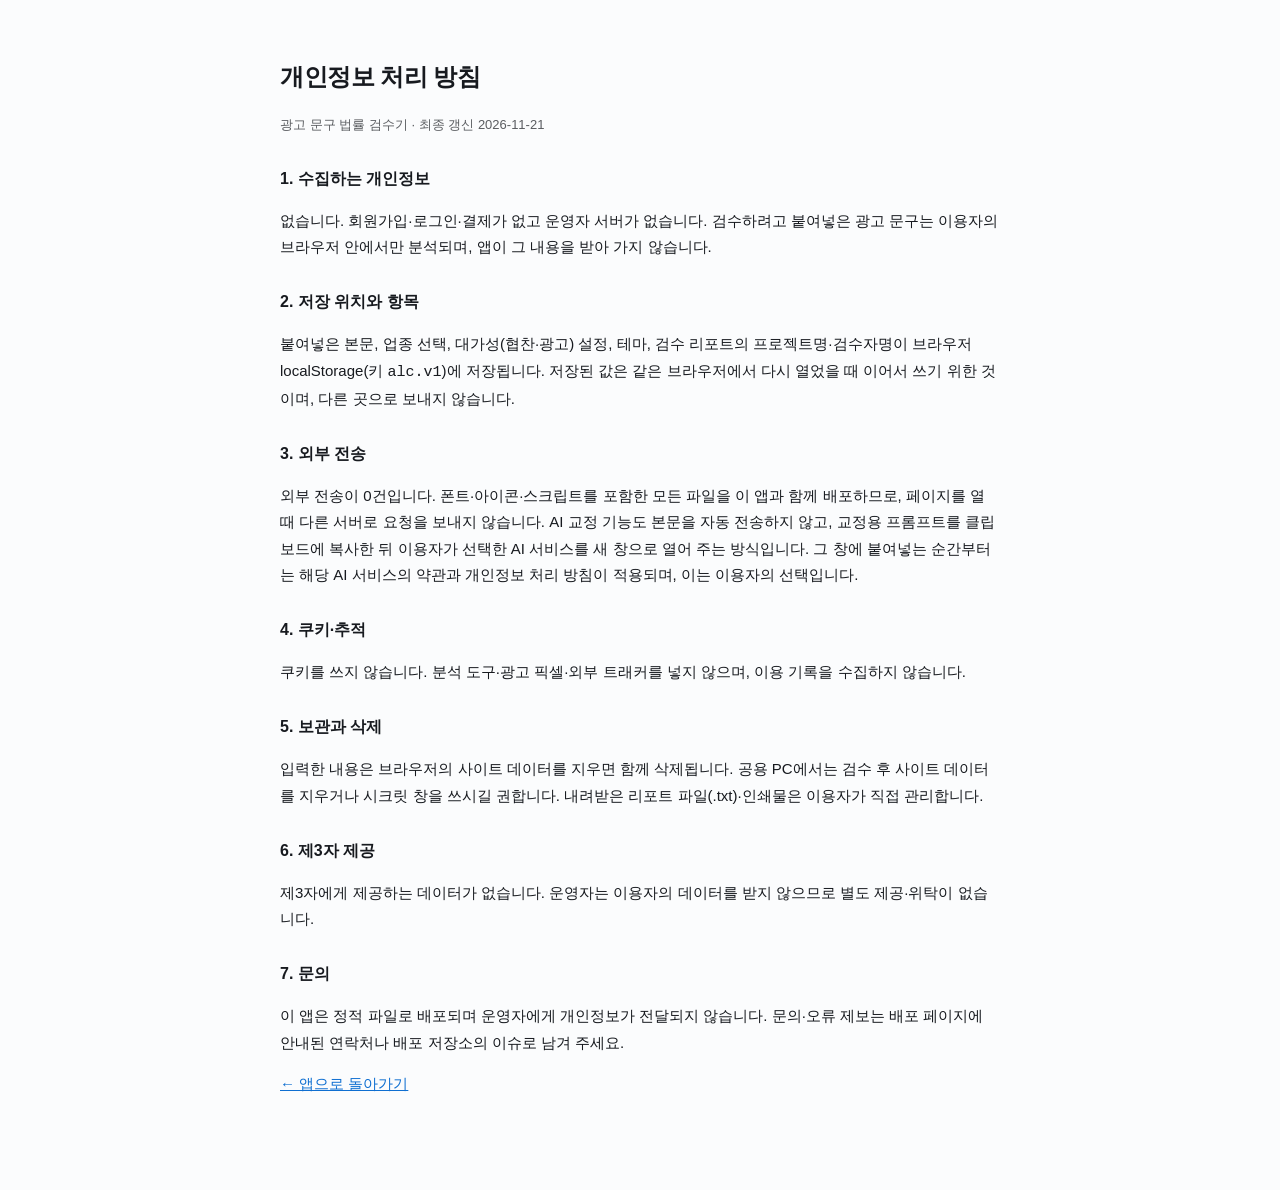
==== privacy.html @ 2c8d5d0a "Deploy ad-law-checker static app (production files only)" ====
<!DOCTYPE html>
<html lang="ko">
<head>
<meta charset="utf-8" />
<meta name="viewport" content="width=device-width, initial-scale=1" />
<link rel="icon" href="favicon.svg" />
<title>개인정보 처리 방침 — 광고 문구 법률 검수기</title>
<meta name="description" content="광고 문구 법률 검수기는 서버 없이 브라우저에서만 동작하는 정적 앱으로, 본문을 수집하거나 외부로 전송하지 않습니다." />
<style>
  :root { color-scheme: light dark; }
  body { max-width: 720px; margin: 0 auto; padding: 40px 20px 80px; font: 15px/1.75 -apple-system, BlinkMacSystemFont, 'Apple SD Gothic Neo', 'Malgun Gothic', sans-serif; color: #171a1f; background: #fbfcfd; }
  @media (prefers-color-scheme: dark) { body { color: #e9edf1; background: #0c0f13; } a { color: #7cc4ff; } }
  h1 { font-size: 24px; letter-spacing: -.02em; }
  h2 { font-size: 16px; margin-top: 28px; }
  .muted { opacity: .7; font-size: 13px; }
  a { color: #0f6fd1; }
  ul { padding-left: 20px; }
</style>
</head>
<body>
<h1>개인정보 처리 방침</h1>
<p class="muted">광고 문구 법률 검수기 · 최종 갱신 2026-11-21</p>

<h2>1. 수집하는 개인정보</h2>
<p>없습니다. 회원가입·로그인·결제가 없고 운영자 서버가 없습니다. 검수하려고 붙여넣은 광고 문구는 이용자의 브라우저 안에서만 분석되며, 앱이 그 내용을 받아 가지 않습니다.</p>

<h2>2. 저장 위치와 항목</h2>
<p>붙여넣은 본문, 업종 선택, 대가성(협찬·광고) 설정, 테마, 검수 리포트의 프로젝트명·검수자명이 브라우저 localStorage(키 <code>alc.v1</code>)에 저장됩니다. 저장된 값은 같은 브라우저에서 다시 열었을 때 이어서 쓰기 위한 것이며, 다른 곳으로 보내지 않습니다.</p>

<h2>3. 외부 전송</h2>
<p>외부 전송이 0건입니다. 폰트·아이콘·스크립트를 포함한 모든 파일을 이 앱과 함께 배포하므로, 페이지를 열 때 다른 서버로 요청을 보내지 않습니다. AI 교정 기능도 본문을 자동 전송하지 않고, 교정용 프롬프트를 클립보드에 복사한 뒤 이용자가 선택한 AI 서비스를 새 창으로 열어 주는 방식입니다. 그 창에 붙여넣는 순간부터는 해당 AI 서비스의 약관과 개인정보 처리 방침이 적용되며, 이는 이용자의 선택입니다.</p>

<h2>4. 쿠키·추적</h2>
<p>쿠키를 쓰지 않습니다. 분석 도구·광고 픽셀·외부 트래커를 넣지 않으며, 이용 기록을 수집하지 않습니다.</p>

<h2>5. 보관과 삭제</h2>
<p>입력한 내용은 브라우저의 사이트 데이터를 지우면 함께 삭제됩니다. 공용 PC에서는 검수 후 사이트 데이터를 지우거나 시크릿 창을 쓰시길 권합니다. 내려받은 리포트 파일(.txt)·인쇄물은 이용자가 직접 관리합니다.</p>

<h2>6. 제3자 제공</h2>
<p>제3자에게 제공하는 데이터가 없습니다. 운영자는 이용자의 데이터를 받지 않으므로 별도 제공·위탁이 없습니다.</p>

<h2>7. 문의</h2>
<p>이 앱은 정적 파일로 배포되며 운영자에게 개인정보가 전달되지 않습니다. 문의·오류 제보는 배포 페이지에 안내된 연락처나 배포 저장소의 이슈로 남겨 주세요.</p>

<p><a href="./">← 앱으로 돌아가기</a></p>
</body>
</html>
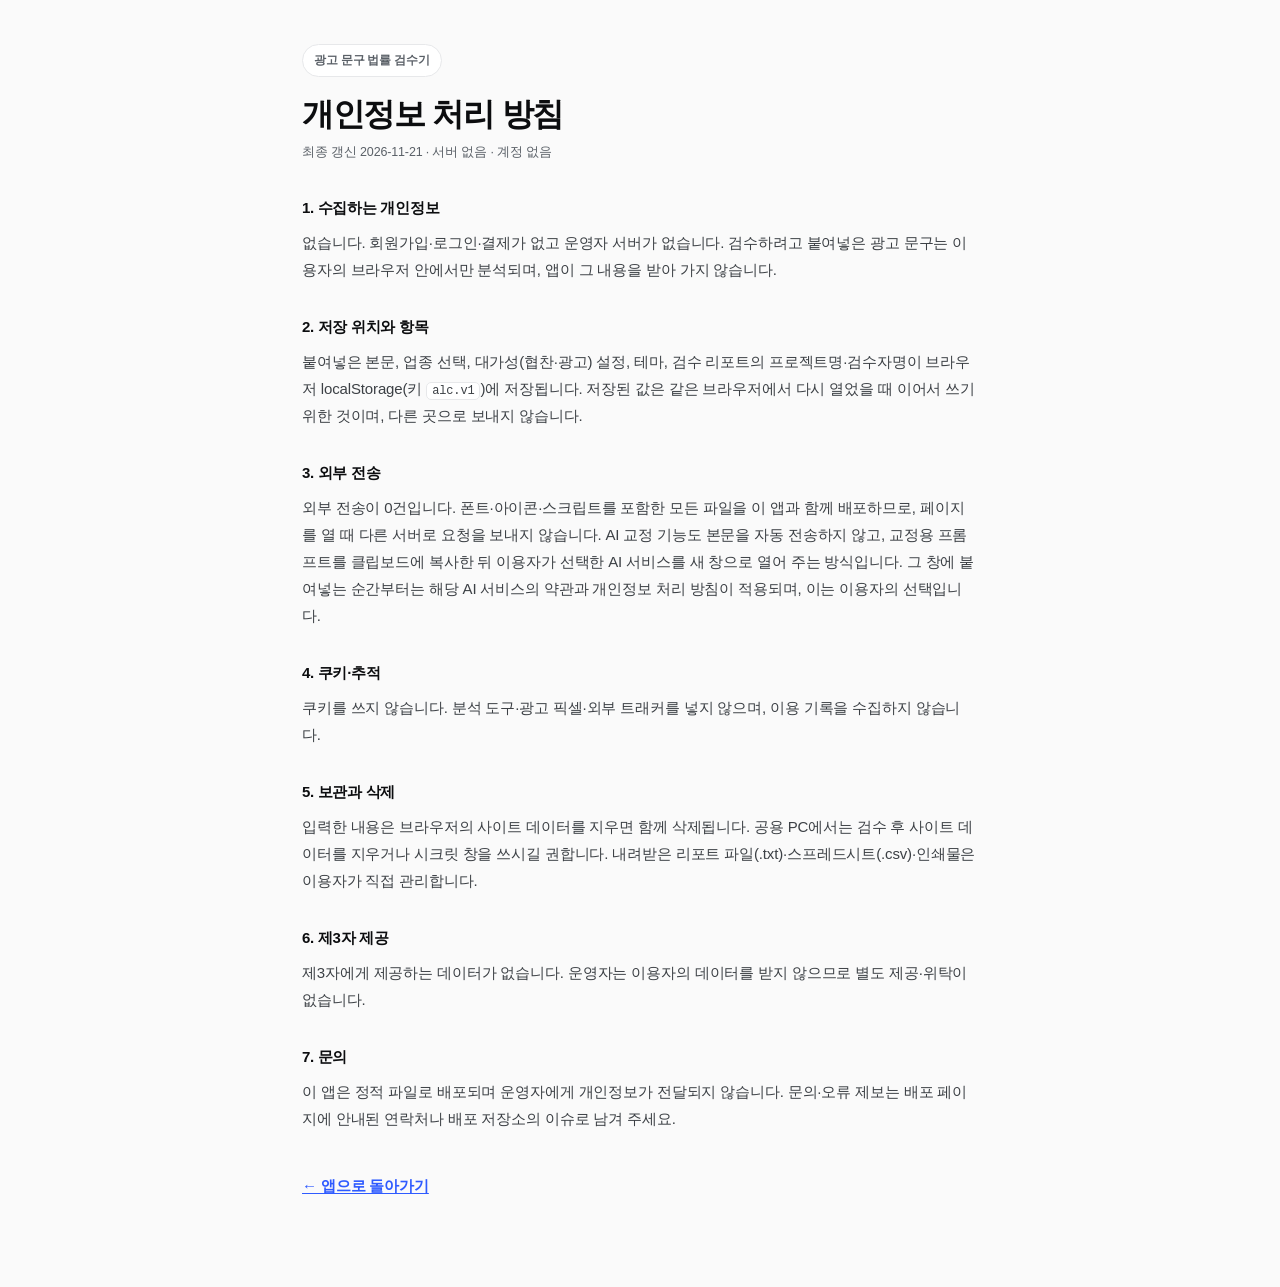
==== commit f46522d1: "Redesign: A안 Crisp Bento SaaS (순백 작업대 · 1px 헤어라인 · 16px 타일 · 코발트 단일 액센트) - styles.css 전면 교체: A안 토큰(#" ====
--- a/privacy.html
+++ b/privacy.html
@@ -7,19 +7,40 @@
 <title>개인정보 처리 방침 — 광고 문구 법률 검수기</title>
 <meta name="description" content="광고 문구 법률 검수기는 서버 없이 브라우저에서만 동작하는 정적 앱으로, 본문을 수집하거나 외부로 전송하지 않습니다." />
 <style>
-  :root { color-scheme: light dark; }
-  body { max-width: 720px; margin: 0 auto; padding: 40px 20px 80px; font: 15px/1.75 -apple-system, BlinkMacSystemFont, 'Apple SD Gothic Neo', 'Malgun Gothic', sans-serif; color: #171a1f; background: #fbfcfd; }
-  @media (prefers-color-scheme: dark) { body { color: #e9edf1; background: #0c0f13; } a { color: #7cc4ff; } }
-  h1 { font-size: 24px; letter-spacing: -.02em; }
-  h2 { font-size: 16px; margin-top: 28px; }
-  .muted { opacity: .7; font-size: 13px; }
-  a { color: #0f6fd1; }
-  ul { padding-left: 20px; }
+  :root {
+    color-scheme: light dark;
+    --bg: #FAFAFA; --surface: #FFFFFF; --ink: #0C0D0F; --ink-2: #3C4045; --ink-3: #5A6067;
+    --line: #E7E8EA; --accent: #2F5BFF;
+  }
+  @media (prefers-color-scheme: dark) {
+    :root { --bg: #0A0B0D; --surface: #121316; --ink: #F4F5F7; --ink-2: #C7CBD2; --ink-3: #A6ACB5; --line: #24262B; --accent: #8AA4FF; }
+  }
+  * { box-sizing: border-box; }
+  body {
+    max-width: 720px; margin: 0 auto; padding: 44px 22px 88px;
+    font: 15px/1.8 'PlexKR', -apple-system, BlinkMacSystemFont, 'Apple SD Gothic Neo', 'Malgun Gothic', sans-serif;
+    color: var(--ink); background: var(--bg); letter-spacing: -0.01em;
+    -webkit-font-smoothing: antialiased;
+  }
+  .badge {
+    display: inline-flex; align-items: center; gap: 7px; margin-bottom: 18px;
+    font-size: 11.5px; font-weight: 700; color: var(--ink-3);
+    background: var(--surface); border: 1px solid var(--line); border-radius: 999px; padding: 5px 11px;
+  }
+  h1 { font-size: clamp(24px, 4vw, 32px); line-height: 1.2; letter-spacing: -.04em; font-weight: 800; margin: 0; }
+  h2 { font-size: 15px; letter-spacing: -.02em; font-weight: 800; margin: 30px 0 8px; }
+  p { margin: 0 0 6px; color: var(--ink-2); }
+  .muted { color: var(--ink-3); font-size: 12.5px; margin-top: 8px; }
+  a { color: var(--accent); text-decoration: underline; text-underline-offset: 2px; }
+  ul { padding-left: 20px; color: var(--ink-2); }
+  code { background: var(--surface); border: 1px solid var(--line); border-radius: 5px; padding: 1px 5px; font-size: 12px; }
+  .back { display: inline-block; margin-top: 34px; font-weight: 700; }
 </style>
 </head>
 <body>
+<span class="badge">광고 문구 법률 검수기</span>
 <h1>개인정보 처리 방침</h1>
-<p class="muted">광고 문구 법률 검수기 · 최종 갱신 2026-11-21</p>
+<p class="muted">최종 갱신 2026-11-21 · 서버 없음 · 계정 없음</p>
 
 <h2>1. 수집하는 개인정보</h2>
 <p>없습니다. 회원가입·로그인·결제가 없고 운영자 서버가 없습니다. 검수하려고 붙여넣은 광고 문구는 이용자의 브라우저 안에서만 분석되며, 앱이 그 내용을 받아 가지 않습니다.</p>
@@ -34,7 +55,7 @@
 <p>쿠키를 쓰지 않습니다. 분석 도구·광고 픽셀·외부 트래커를 넣지 않으며, 이용 기록을 수집하지 않습니다.</p>
 
 <h2>5. 보관과 삭제</h2>
-<p>입력한 내용은 브라우저의 사이트 데이터를 지우면 함께 삭제됩니다. 공용 PC에서는 검수 후 사이트 데이터를 지우거나 시크릿 창을 쓰시길 권합니다. 내려받은 리포트 파일(.txt)·인쇄물은 이용자가 직접 관리합니다.</p>
+<p>입력한 내용은 브라우저의 사이트 데이터를 지우면 함께 삭제됩니다. 공용 PC에서는 검수 후 사이트 데이터를 지우거나 시크릿 창을 쓰시길 권합니다. 내려받은 리포트 파일(.txt)·스프레드시트(.csv)·인쇄물은 이용자가 직접 관리합니다.</p>
 
 <h2>6. 제3자 제공</h2>
 <p>제3자에게 제공하는 데이터가 없습니다. 운영자는 이용자의 데이터를 받지 않으므로 별도 제공·위탁이 없습니다.</p>
@@ -42,6 +63,6 @@
 <h2>7. 문의</h2>
 <p>이 앱은 정적 파일로 배포되며 운영자에게 개인정보가 전달되지 않습니다. 문의·오류 제보는 배포 페이지에 안내된 연락처나 배포 저장소의 이슈로 남겨 주세요.</p>
 
-<p><a href="./">← 앱으로 돌아가기</a></p>
+<a class="back" href="./">← 앱으로 돌아가기</a>
 </body>
 </html>
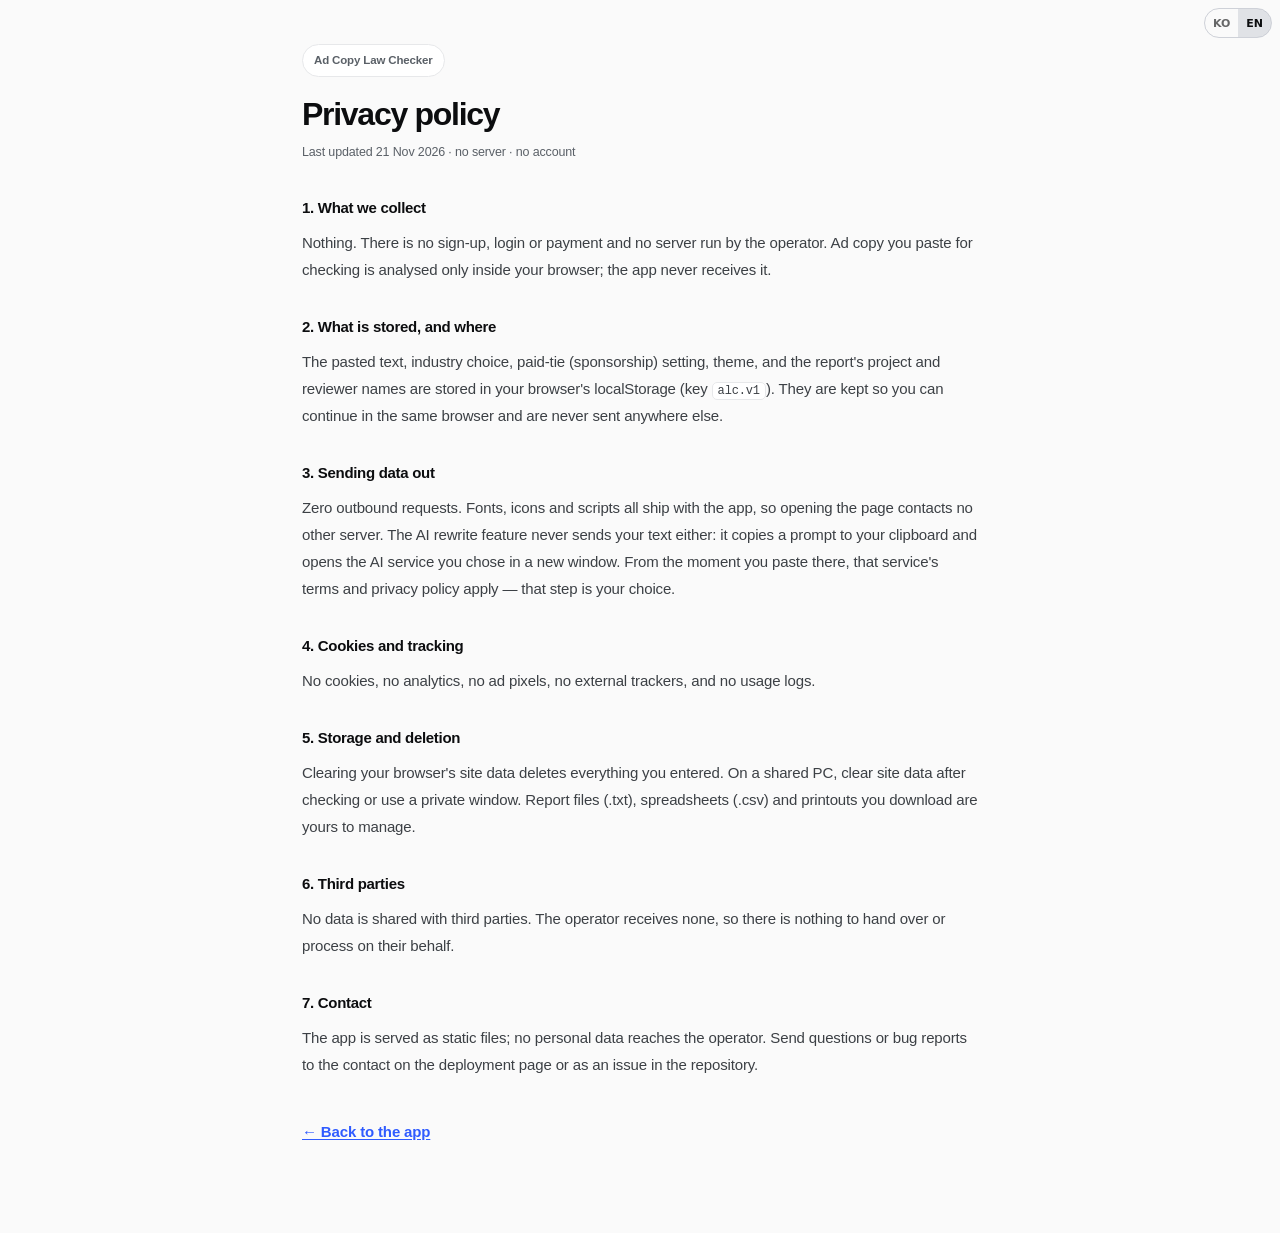
==== commit 8eaa1d91: "다국어 지원(한/영): KO·EN 토글·문구 사전 - 언어 결정: ?lang= → localStorage(onetap_lang) → navigator.language - 헤더 KO" ====
--- a/privacy.html
+++ b/privacy.html
@@ -4,6 +4,8 @@
 <meta charset="utf-8" />
 <meta name="viewport" content="width=device-width, initial-scale=1" />
 <link rel="icon" href="favicon.svg" />
+<script src="i18n-strings.js"></script>
+<script src="engines/i18n.js"></script>
 <title>개인정보 처리 방침 — 광고 문구 법률 검수기</title>
 <meta name="description" content="광고 문구 법률 검수기는 서버 없이 브라우저에서만 동작하는 정적 앱으로, 본문을 수집하거나 외부로 전송하지 않습니다." />
 <style>
